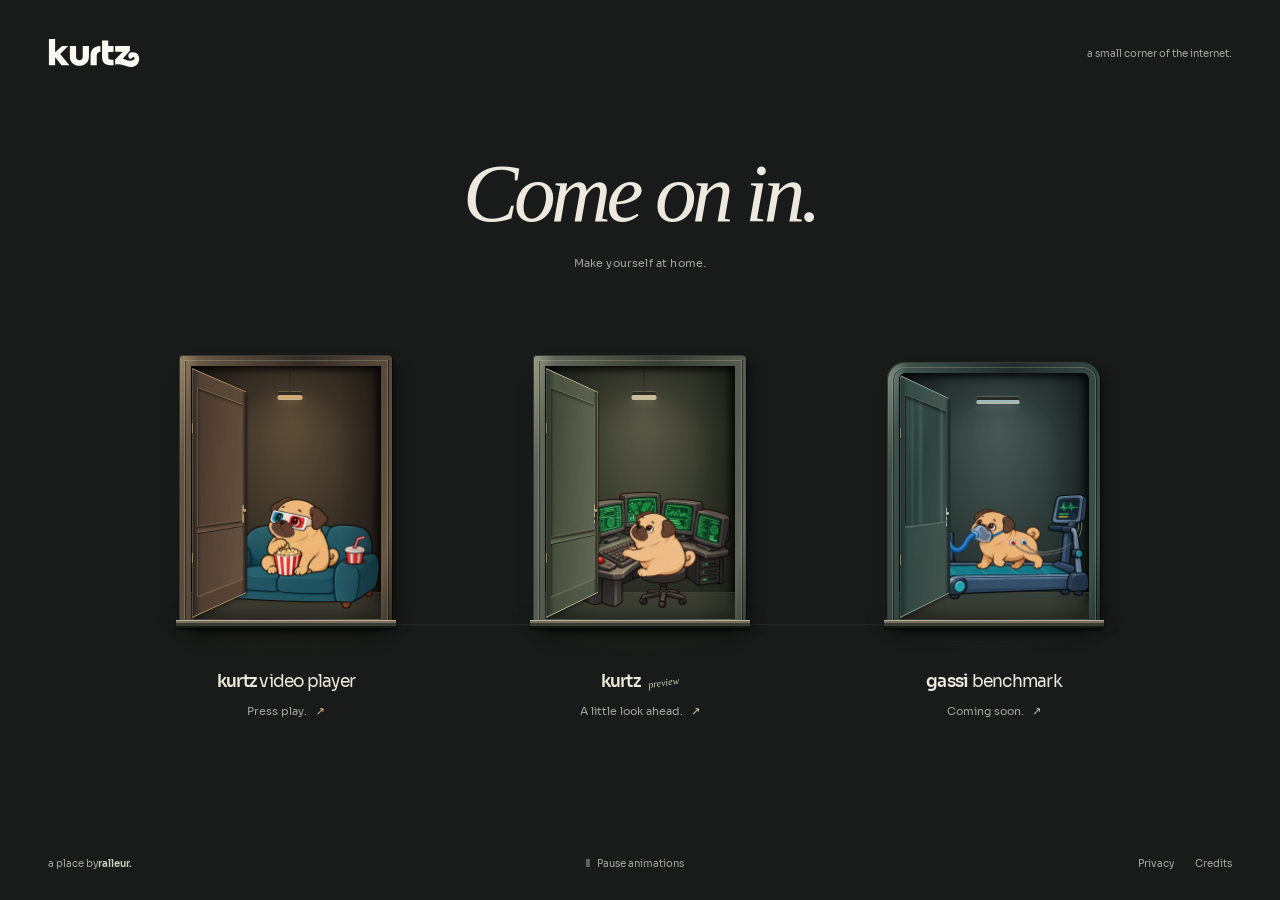
==== docs/index.html @ 4f011bf1 "Publish kurtz website: landing, player, product story and coming soon AI-assisted preparation. Stati" ====
<!doctype html>
<html lang="en">
<head>
  <meta charset="utf-8">
  <meta name="viewport" content="width=device-width, initial-scale=1">
  <meta name="color-scheme" content="dark">
  <meta name="theme-color" content="#181b19">
  <title>kurtz — Come on in.</title>
  <meta name="description" content="A place to press play, a peek at what's next, and a little lab for local AI. Come on in.">
  <link rel="icon" href="assets/kurtz-icon.png">
  <link rel="canonical" href="https://kurtz.app/">
  <link rel="stylesheet" href="portal.css">
  <script defer src="family.js"></script>
</head>
<body>
<a class="skip" href="#main">Skip to content</a>
<header class="foyer-header">
  <img src="assets/kurtz-wordmark-dark.svg" width="400" height="128" alt="kurtz">
  <span class="header-note">a small corner of the internet.</span>
</header>
<main id="main" class="foyer">
  <div class="invitation"><h1>Come on in.</h1><p>Make yourself at home.</p></div>
  <nav class="doors" aria-label="Explore the kurtz universe">
    <a class="destination cinema" href="player/" aria-labelledby="player-name player-note">
      <div class="room" aria-hidden="true">
        <div class="doorway">
          <div class="interior"><span class="lamp"></span><img class="kurt-scene" src="assets/kurt/cinema-poster.webp" data-animated-src="assets/kurt/cinema.webp" data-duration="6000" width="768" height="512" alt="" decoding="async"></div>
          <span class="door-leaf"><span class="door-panel"></span><span class="door-hinges"></span><span class="handle"></span></span>
        </div>
        <span class="floor-light"></span>
      </div>
      <div class="door-label"><h2 id="player-name">kurtz <span>video player</span></h2><p id="player-note">Press play. <span aria-hidden="true">↗</span></p></div>
    </a>
    <a class="destination studio" href="preview/" aria-labelledby="preview-name preview-note">
      <div class="room" aria-hidden="true">
        <div class="doorway">
          <div class="interior"><span class="lamp"></span><img class="kurt-scene" src="assets/kurt/operator-poster.webp" data-animated-src="assets/kurt/operator.webp" data-duration="4167" width="768" height="512" alt="" decoding="async"></div>
          <span class="door-leaf"><span class="door-panel"></span><span class="door-hinges"></span><span class="handle"></span></span>
        </div>
        <span class="floor-light"></span>
      </div>
      <div class="door-label"><h2 id="preview-name">kurtz <span class="preview-mark">preview</span></h2><p id="preview-note">A little look ahead. <span aria-hidden="true">↗</span></p></div>
    </a>
    <a class="destination lab" href="gassi/" aria-labelledby="gassi-name gassi-note">
      <div class="room" aria-hidden="true">
        <div class="doorway">
          <div class="interior"><span class="lamp"></span><img class="kurt-scene" src="assets/kurt/benchmark-poster.webp" data-animated-src="assets/kurt/benchmark.webp" data-duration="2000" width="768" height="512" alt="" decoding="async"></div>
          <span class="door-leaf"><span class="door-panel"></span><span class="door-hinges"></span><span class="handle"></span></span>
        </div>
        <span class="floor-light"></span>
      </div>
      <div class="door-label"><h2 id="gassi-name">gassi <span>benchmark</span></h2><p id="gassi-note">Coming soon. <span aria-hidden="true">↗</span></p></div>
    </a>
  </nav>
</main>
<footer class="foyer-footer">
  <a class="byline" href="https://www.youtube.com/@ralleurapps">a place by <strong>ralleur.</strong></a>
  <button class="motion-toggle" type="button" data-motion-toggle hidden><span aria-hidden="true">Ⅱ</span><span data-motion-label>Pause animations</span></button>
  <nav aria-label="More links"><a href="privacy.html">Privacy</a><a href="credits.html#kurt">Credits</a></nav>
</footer>
</body>
</html>
---- docs/portal.css ----
@font-face{font-family:Sora;src:url(assets/fonts/Sora-Regular.woff2) format('woff2');font-weight:400;font-display:swap}
@font-face{font-family:Sora;src:url(assets/fonts/Sora-SemiBold.woff2) format('woff2');font-weight:600;font-display:swap}

:root{color-scheme:dark;--night:#181b19;--text:#eee9de;--muted:#a4aaa0;--rule:#343b34}
*{box-sizing:border-box}
body{margin:0;min-height:100svh;display:flex;flex-direction:column;background:var(--night);color:var(--text);font:400 13px/1.5 Sora,system-ui,sans-serif}
a{color:inherit;text-decoration:none}
button{font:inherit}
a:focus-visible,button:focus-visible{outline:2px solid #e9cf99;outline-offset:7px}
.foyer-header,.foyer-footer{width:calc(100% - 96px);max-width:1440px;margin-inline:auto;display:flex;align-items:center;justify-content:space-between}
.foyer-header{height:106px;flex-shrink:0}
.foyer-header>img{width:92px;height:auto}
.header-note{color:var(--muted);font-size:10px}
.foyer{width:100%;max-width:1260px;margin:auto;flex:1;display:flex;flex-direction:column;justify-content:center;padding:30px 44px 65px}
.invitation{text-align:center;margin-bottom:38px}
h1{margin:0;font:italic 400 clamp(62px,6.5vw,90px)/1.12 Georgia,'Times New Roman',serif;letter-spacing:-.055em}
.invitation>p{font-size:11px;color:var(--muted);margin:14px 0 0;letter-spacing:.015em}
.doors{display:grid;grid-template-columns:1fr 1fr 1fr;gap:12px;position:relative;max-width:1050px;width:100%;margin:0 auto}
.doors::before{content:'';position:absolute;top:305px;left:2%;right:2%;height:1px;background:linear-gradient(90deg,transparent,#abb29e17 15%,#abb29e17 85%,transparent);pointer-events:none}

/* A moulded outer casing, a dark reveal, and a separate hinged leaf.
   Every radius follows the same opening; perspective is anchored at the hinge. */
.destination{
  --light:#e8bd83;
  --wood-low:#29231d;
  --wood:#514032;
  --wood-high:#6c5440;
  --edge:#ad9065;
  --frame-low:#342d25;
  --frame:#665643;
  --frame-high:#9c8868;
  --room:#302921;
  --opening-angle:68deg;
  position:relative;display:block;border-radius:3px;isolation:isolate;
}
.room{height:330px;position:relative}
.room::before{content:'';position:absolute;bottom:5px;left:50%;width:260px;height:45px;transform:translateX(-50%);border-radius:50%;background:radial-gradient(ellipse,#0008,transparent 68%);filter:blur(6px);pointer-events:none}
.doorway{
  --curve:3px;
  position:absolute;bottom:26px;left:50%;width:212px;height:267px;
  transform:translateX(-50%);perspective:720px;perspective-origin:0 50%;
  border-radius:var(--curve) var(--curve) 0 0;
  background:linear-gradient(100deg,var(--frame-high),var(--frame) 8%,var(--frame-low) 49%,var(--frame) 93%,var(--frame-low));
  box-shadow:-1px -1px 0 #ddd4bd2b,1px 1px 0 #050806,3px 3px 0 #101410,7px 6px 12px #0005,0 17px 18px -11px #000c;
}
.doorway::before{
  content:'';position:absolute;inset:4px 4px 0;
  border:1px solid #e5dfbf38;border-bottom:0;border-radius:max(0px,calc(var(--curve) - 4px)) max(0px,calc(var(--curve) - 4px)) 0 0;
  box-shadow:inset 1px 0 0 #0007,1px 0 0 #0008;pointer-events:none;
}
.doorway::after{
  content:'';position:absolute;z-index:4;bottom:-5px;left:-4px;right:-4px;height:8px;
  background:linear-gradient(#bbb09a 0 1px,#776e5d 1px 3px,#393c32 3px 6px,#141813 6px);
  box-shadow:0 2px 2px #0009;
}
.interior{
  position:absolute;inset:10px 11px 4px;overflow:hidden;
  border-radius:max(0px,calc(var(--curve) - 10px)) max(0px,calc(var(--curve) - 10px)) 0 0;
  background:radial-gradient(ellipse at 53% 22%,color-mix(in srgb,var(--light) 17%,var(--room)),var(--room) 65%);
  box-shadow:inset 8px 0 10px #000a,inset -5px 0 7px #0009,inset 0 4px 10px #0008;
}
.interior::before{content:'';position:absolute;bottom:0;left:0;right:0;height:26px;background:linear-gradient(#64645245,#36392e);border-top:1px solid #a6a68b16;box-shadow:0 -6px 18px #0002}
.interior::after{content:'';position:absolute;inset:0;pointer-events:none;background:linear-gradient(90deg,#0004,transparent 27%,transparent 78%,#0004),linear-gradient(#0003,transparent 26%,transparent 95%,#0003)}
.kurt-scene{display:block;position:absolute;bottom:6px;left:53%;width:190px;max-width:100%;height:auto;transform:translateX(-50%);opacity:.94;transition:opacity .45s}
.lamp{position:absolute;z-index:1;top:29px;left:52%;width:25px;height:4px;transform:translateX(-50%);border-radius:4px;background:var(--light);box-shadow:0 -3px 0 #24241c,0 -4px 0 #b5aa7e55,0 1px 0 #ffefcbcc,0 3px 8px color-mix(in srgb,var(--light) 35%,transparent);opacity:.85;transition:opacity .45s}
.lamp::before{content:'';position:absolute;width:1px;height:29px;bottom:7px;left:50%;background:linear-gradient(#090d0a,#38392c)}
.lamp::after{content:'';position:absolute;top:0;left:50%;width:150px;height:185px;transform:translateX(-50%);border-radius:50%;background:radial-gradient(ellipse at 50% 12%,color-mix(in srgb,var(--light) 12%,transparent),transparent 67%);filter:blur(7px);pointer-events:none}
.door-leaf{
  position:absolute;inset:12px 12px 5px;z-index:3;
  transform-origin:0 50%;transform:rotateY(var(--opening-angle));
  border-radius:max(1px,calc(var(--curve) - 12px)) max(1px,calc(var(--curve) - 12px)) 0 0;
  background:linear-gradient(100deg,#ffffff0a,transparent 20%,#0003 95%),repeating-linear-gradient(92deg,#ffffff03 0 1px,transparent 1px 7px),linear-gradient(90deg,var(--wood-low),var(--wood) 14%,var(--wood-high) 90%,var(--wood-low));
  box-shadow:inset 0 0 0 1px var(--edge),inset 2px 1px 1px #fff2,inset -3px 0 0 #0005,3px 0 0 var(--wood-low),5px 2px 6px #0006;
  transition:transform .8s cubic-bezier(.18,.65,.2,1);
}
.door-leaf::after{content:'';position:absolute;top:1px;bottom:1px;right:1px;width:2px;background:linear-gradient(#cbb48377,#64503c,#cbb48333);border-radius:inherit}
.door-panel{position:absolute;inset:17px 15px 19px;border:1px solid #c8b5933b;border-radius:max(0px,calc(var(--curve) - 30px)) max(0px,calc(var(--curve) - 30px)) 0 0;background:linear-gradient(120deg,#0002,transparent 40%,#fff1);box-shadow:inset 2px 2px 3px #0006,1px 1px 0 #f5e0b327}
.door-panel::after{content:'';position:absolute;left:-1px;right:-1px;bottom:30%;height:7px;background:linear-gradient(#baa27b55,#241f19 1px,var(--wood) 3px,var(--wood-high) 6px);box-shadow:0 1px 0 #0008,0 -1px 0 #e4d7b31a}
.door-hinges{position:absolute;top:22%;bottom:22%;left:0;width:4px}
.door-hinges::before,.door-hinges::after{content:'';position:absolute;left:-1px;width:4px;height:10px;border-radius:1px;background:linear-gradient(90deg,#665235,#bca776 45%,#4b3e29);box-shadow:1px 0 2px #0009}
.door-hinges::before{top:0}.door-hinges::after{bottom:0}
.handle{position:absolute;right:11px;top:56%;width:6px;height:23px;border-radius:3px;background:linear-gradient(90deg,#665135,#d1bc88 40%,#8c754a);box-shadow:1px 1px 3px #0009,inset 0 0 0 1px #ffe3ac33}
.handle::before{content:'';position:absolute;bottom:4px;left:2px;width:2px;height:4px;border-radius:2px;background:#332a1b}
.handle::after{content:'';position:absolute;left:2px;top:6px;width:14px;height:3px;border-radius:2px;background:linear-gradient(#ecdbad,#907342);box-shadow:0 2px 2px #0008}
.floor-light{position:absolute;z-index:-1;bottom:-6px;left:50%;width:242px;height:38px;transform:translateX(-50%);background:radial-gradient(ellipse at 50% 0,color-mix(in srgb,var(--light) 16%,transparent),transparent 70%);filter:blur(4px);opacity:.65;transition:opacity .8s;pointer-events:none}

/* The studio shares the cinema geometry at every breakpoint. Its former
   arched leaf protruded above the frame when opened. Materials distinguish the rooms. */
.studio{--light:#e0d6ad;--wood-low:#252c22;--wood:#48503e;--wood-high:#68705a;--edge:#b8b391;--frame-low:#373c32;--frame:#62665a;--frame-high:#9b9c83;--room:#2c3025;--opening-angle:69deg}

.studio .kurt-scene{left:50%}
.studio .door-panel::after{bottom:25%}
.lab{--light:#b4d1d0;--wood-low:#1d2c2a;--wood:#324a44;--wood-high:#50635b;--edge:#8da29a;--frame-low:#202e2b;--frame:#3d514b;--frame-high:#80948a;--room:#25322f;--opening-angle:70deg}
.lab .doorway{--curve:17px;width:212px;height:260px}
.lab .door-panel{inset:17px 15px 37%;border-radius:4px;background:linear-gradient(135deg,#d9e8df0f,transparent 45%,#a2c6b612),repeating-linear-gradient(90deg,#bdcec90d 0 1px,#0e25244d 1px 4px);border-color:#b8cbc526;box-shadow:inset 3px 2px 4px #0009,1px 1px 0 #c8d8d333}
.lab .door-panel::after{display:none}
.lab .lamp{top:27px;width:43px;height:3px;border-radius:2px}
.lab .lamp::before{display:none}
.lab .handle{background:linear-gradient(90deg,#3c514c,#c3d0c9 45%,#6c8177)}
.lab .handle::after{background:linear-gradient(#e6ede7,#7c9087)}

.door-label{text-align:center;margin-top:22px;padding:0 5px}
h2{font-size:17px;font-weight:600;line-height:1.3;letter-spacing:-.045em;margin:0}
h2>span{font-weight:400}
.door-label p{margin:10px 0 0;color:var(--muted);font-size:11px;line-height:1.5}
.door-label p>span{display:inline-block;color:var(--light);margin-left:5px;transition:transform .3s}
.preview-mark{display:inline-block;vertical-align:middle;margin-left:5px;color:#c6d0af;font-size:10px;letter-spacing:0;font-family:Georgia,'Times New Roman',serif;font-style:italic;transform:rotate(-8deg)}
.destination:is(:hover,:focus-visible) .door-leaf{transform:rotateY(85deg)}
.destination:is(:hover,:focus-visible) .kurt-scene{opacity:1}
.destination:is(:hover,:focus-visible) .lamp,.destination:is(:hover,:focus-visible) .floor-light{opacity:1}
.destination:is(:hover,:focus-visible) .door-label p>span{transform:translate(2px,-2px)}
.foyer-footer{min-height:74px;gap:20px;padding-block:15px;color:var(--muted);font-size:10px}
.byline strong{font-weight:600;color:#cdcfc3}
.foyer-footer nav{display:flex;gap:21px}.foyer-footer a{min-height:40px;display:inline-flex;align-items:center}
.foyer-footer a:hover{color:var(--text)}
.motion-toggle{display:flex;align-items:center;gap:7px;min-height:40px;border:0;padding:8px 12px;background:transparent;color:var(--muted);font-size:10px;cursor:pointer}
.motion-toggle:hover{color:var(--text)}
.motion-toggle[hidden]{display:none}
.skip{position:fixed;left:20px;top:-100px;padding:12px;background:#e9cf99;color:#181b19;z-index:100}
.skip:focus{top:12px}

@media(min-height:900px) and (min-width:761px){.foyer{padding-bottom:95px}.invitation{margin-bottom:48px}}
@media(max-width:950px){.foyer-header,.foyer-footer{width:calc(100% - 56px)}.foyer{padding:30px 25px 50px}.doors{gap:5px}.doorway{width:184px}.lab .doorway{width:184px}.kurt-scene{width:175px}h2{font-size:15px}}
@media(max-width:650px){
  .foyer-header,.foyer-footer{width:calc(100% - 40px)}
  .foyer-header{height:68px}.foyer-header>img{width:76px}.header-note{font-size:8px}
  .foyer{padding:12px 20px 24px}.invitation{margin-bottom:20px}h1{font-size:54px}.invitation>p{font-size:10px;margin-top:10px}
  .doors{grid-template-columns:1fr;gap:12px;max-width:390px}.doors::before{display:none}
  .destination{display:grid;grid-template-columns:1fr 1fr;align-items:center;gap:15px;min-height:160px}
  .room{height:160px;grid-column:1}.room::before{width:156px;height:24px;bottom:0}
  .doorway{width:119px;height:141px;bottom:16px;--curve:2px;perspective:460px;box-shadow:-1px -1px 0 #ddd4bd26,1px 1px 0 #050806,2px 2px 0 #101410,5px 4px 9px #0005}
  .doorway::before{inset:3px 3px 0}.doorway::after{left:-3px;right:-3px;height:5px;bottom:-3px;background:linear-gradient(#b1a68c 0 1px,#5b5b4b 1px 3px,#171b14 3px)}
  .interior{inset:7px 7px 3px;border-radius:max(0px,calc(var(--curve) - 7px)) max(0px,calc(var(--curve) - 7px)) 0 0;box-shadow:inset 5px 0 6px #0009,inset -3px 0 5px #0007,inset 0 3px 6px #0008}.interior::before{height:17px}
  .door-leaf{inset:8px 8px 4px;border-radius:max(0px,calc(var(--curve) - 8px)) max(0px,calc(var(--curve) - 8px)) 0 0;box-shadow:inset 0 0 0 1px var(--edge),inset 1px 1px 1px #fff2,inset -2px 0 0 #0005,2px 0 0 var(--wood-low),3px 2px 4px #0006}
  .door-panel{inset:10px 9px 12px;border-radius:max(0px,calc(var(--curve) - 18px)) max(0px,calc(var(--curve) - 18px)) 0 0}.door-panel::after{height:5px}
  .kurt-scene{width:108px;bottom:4px}.lamp{top:16px;width:17px;height:3px}.lamp::before{height:16px}.lamp::after{width:96px;height:110px;filter:blur(4px)}

  .lab .doorway{width:119px;height:139px;--curve:10px}.lab .lamp{top:16px;width:29px;height:2px}.lab .door-panel{inset:10px 9px 37%;border-radius:3px}
  .handle{right:7px;width:4px;height:15px}.handle::after{top:4px;width:8px;height:2px;left:1px}.handle::before{bottom:3px;left:1px;height:3px;width:1px}
  .door-hinges{width:3px}.door-hinges::before,.door-hinges::after{width:3px;height:6px}
  .floor-light{width:155px;height:26px;bottom:-4px;filter:blur(3px)}
  .door-label{grid-column:2;grid-row:1;text-align:left;margin-top:8px;padding:0}.door-label h2{font-size:18px;line-height:1.25}.door-label h2>span:not(.preview-mark){display:block}.door-label p{font-size:11px;max-width:16ch;margin-top:12px}.door-label p>span{margin-left:2px}.preview-mark{display:block;margin:8px 0 0;font-size:13px;transform:rotate(-6deg);transform-origin:left}
  .studio{grid-template-columns:1fr 1fr}.studio .room{grid-column:2}.studio .door-label{grid-column:1;text-align:right;padding-right:5px}.studio .preview-mark{transform-origin:right}.studio .door-label p{margin-left:auto}
  .foyer-footer{flex-wrap:wrap;gap:2px 18px;padding-block:12px 22px;min-height:70px}.foyer-footer nav{margin-left:auto;gap:17px}.motion-toggle{order:3;justify-content:center;width:100%;padding-bottom:0;min-height:32px}
}
@media(max-width:350px){.header-note{display:none}.doorway{width:109px}.lab .doorway{width:109px}.door-label h2{font-size:17px}.destination{gap:10px}}
@media(prefers-reduced-motion:reduce){*,*::before,*::after{transition:none!important}.destination:is(:hover,:focus-visible) .door-leaf{transform:rotateY(var(--opening-angle))}}
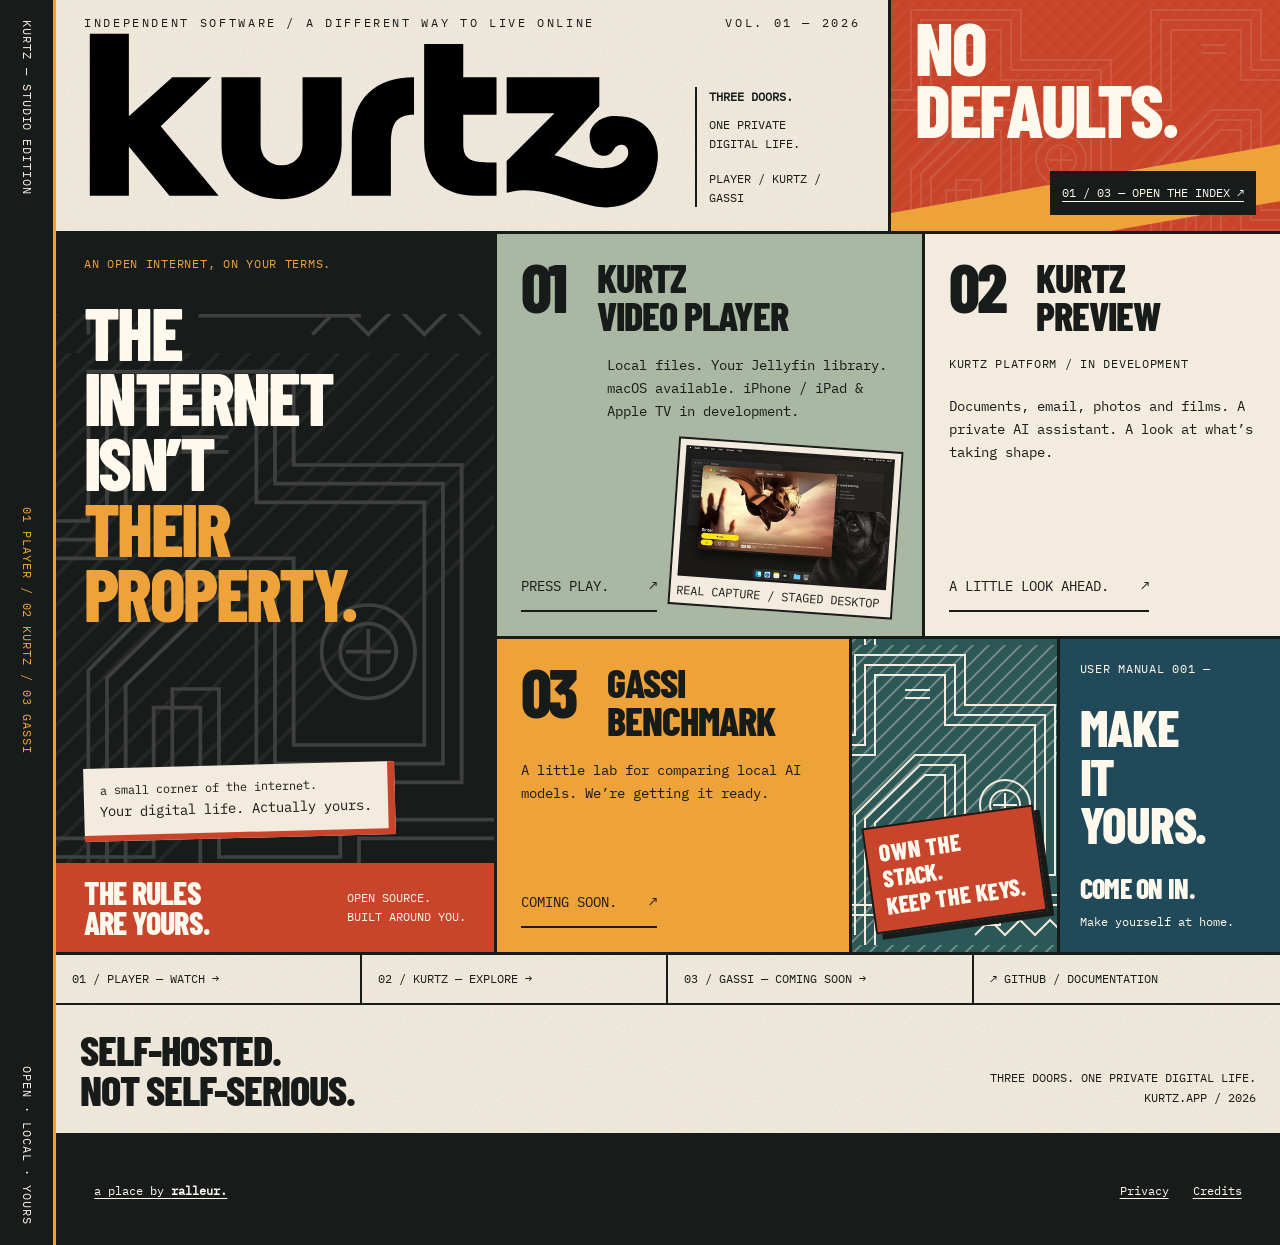
==== commit 25f983d5: "Adopt the kurtz editorial reference design across the website (AI-assisted) Apply the owner's kurtz " ====
--- a/docs/index.html
+++ b/docs/index.html
@@ -3,60 +3,59 @@
 <head>
   <meta charset="utf-8">
   <meta name="viewport" content="width=device-width, initial-scale=1">
-  <meta name="color-scheme" content="dark">
-  <meta name="theme-color" content="#181b19">
+  <meta name="color-scheme" content="light">
+  <meta name="theme-color" content="#f3ebdd">
   <title>kurtz — Come on in.</title>
   <meta name="description" content="A place to press play, a peek at what's next, and a little lab for local AI. Come on in.">
   <link rel="icon" href="assets/kurtz-icon.png">
   <link rel="canonical" href="https://kurtz.app/">
-  <link rel="stylesheet" href="portal.css">
   <script defer src="family.js"></script>
+  <link rel="stylesheet" href="reference.css?v=20261028-editorial-v2">
 </head>
-<body>
+<body class="index-page">
 <a class="skip" href="#main">Skip to content</a>
+<aside class="edition-rail" aria-label="Studio edition"><span>KURTZ — STUDIO EDITION</span><span>01 PLAYER / 02 KURTZ / 03 GASSI</span><span>OPEN · LOCAL · YOURS</span></aside>
 <header class="foyer-header">
-  <img src="assets/kurtz-wordmark-dark.svg" width="400" height="128" alt="kurtz">
-  <span class="header-note">a small corner of the internet.</span>
+  <div class="masthead">
+    <p class="issue-line"><span>INDEPENDENT SOFTWARE / A DIFFERENT WAY TO LIVE ONLINE</span><span>VOL. 01 — 2026</span></p>
+    <div class="masthead-main"><img src="assets/kurtz-wordmark-dark.svg" width="400" height="128" alt="kurtz"><p class="three-doors"><strong>THREE DOORS.</strong><br>ONE PRIVATE<br>DIGITAL LIFE.<small>PLAYER / KURTZ / GASSI</small></p></div>
+  </div>
+  <div class="no-defaults"><p>NO <br>DEFAULTS.</p><a href="#index">01 / 03 — OPEN THE INDEX ↗</a></div>
 </header>
-<main id="main" class="foyer">
-  <div class="invitation"><h1>Come on in.</h1><p>Make yourself at home.</p></div>
-  <nav class="doors" aria-label="Explore the kurtz universe">
-    <a class="destination cinema" href="player/" aria-labelledby="player-name player-note">
-      <div class="room" aria-hidden="true">
-        <div class="doorway">
-          <div class="interior"><span class="lamp"></span><img class="kurt-scene" src="assets/kurt/cinema-poster.webp" data-animated-src="assets/kurt/cinema.webp" data-duration="6000" width="768" height="512" alt="" decoding="async"></div>
-          <span class="door-leaf"><span class="door-panel"></span><span class="door-hinges"></span><span class="handle"></span></span>
-        </div>
-        <span class="floor-light"></span>
-      </div>
-      <div class="door-label"><h2 id="player-name">kurtz <span>video player</span></h2><p id="player-note">Press play. <span aria-hidden="true">↗</span></p></div>
-    </a>
-    <a class="destination studio" href="preview/" aria-labelledby="preview-name preview-note">
-      <div class="room" aria-hidden="true">
-        <div class="doorway">
-          <div class="interior"><span class="lamp"></span><img class="kurt-scene" src="assets/kurt/operator-poster.webp" data-animated-src="assets/kurt/operator.webp" data-duration="4167" width="768" height="512" alt="" decoding="async"></div>
-          <span class="door-leaf"><span class="door-panel"></span><span class="door-hinges"></span><span class="handle"></span></span>
-        </div>
-        <span class="floor-light"></span>
-      </div>
-      <div class="door-label"><h2 id="preview-name">kurtz <span class="preview-mark">preview</span></h2><p id="preview-note">A little look ahead. <span aria-hidden="true">↗</span></p></div>
-    </a>
-    <a class="destination lab" href="gassi/" aria-labelledby="gassi-name gassi-note">
-      <div class="room" aria-hidden="true">
-        <div class="doorway">
-          <div class="interior"><span class="lamp"></span><img class="kurt-scene" src="assets/kurt/benchmark-poster.webp" data-animated-src="assets/kurt/benchmark.webp" data-duration="2000" width="768" height="512" alt="" decoding="async"></div>
-          <span class="door-leaf"><span class="door-panel"></span><span class="door-hinges"></span><span class="handle"></span></span>
-        </div>
-        <span class="floor-light"></span>
-      </div>
-      <div class="door-label"><h2 id="gassi-name">gassi <span>benchmark</span></h2><p id="gassi-note">Coming soon. <span aria-hidden="true">↗</span></p></div>
-    </a>
-  </nav>
+<main tabindex="-1" id="main" class="foyer">
+  <section class="doors" id="index" aria-label="Explore the kurtz universe">
+    <section class="manifesto" aria-labelledby="manifesto-title">
+      <p class="eyebrow">AN OPEN INTERNET, ON YOUR TERMS.</p>
+      <h1 id="manifesto-title">THE <br>INTERNET <br>ISN’T <br><span>THEIR <br>PROPERTY.</span></h1>
+      <div class="paper-card"><span class="header-note">a small corner of the internet.</span><p>Your digital life. Actually yours.</p></div>
+      <div class="rules-strip"><h2>THE RULES<br>ARE YOURS.</h2><p>OPEN SOURCE.<br>BUILT AROUND YOU.</p></div>
+    </section>
+    <article class="destination cinema">
+      <div class="door-heading"><span class="door-number" aria-hidden="true">01</span><h2 id="player-name">kurtz <span>video player</span></h2></div>
+      <p class="door-description">Local files. Your Jellyfin library.<br>macOS available. iPhone / iPad &amp; Apple TV in development.</p>
+      <div class="cinema-proof"><a class="door-label" href="player/" aria-labelledby="player-name player-note"><p id="player-note">Press play. <span aria-hidden="true">↗</span></p></a>
+      <figure class="index-capture"><img src="assets/desktop-library-384.webp" width="384" height="240" alt="Real kurtz Jellyfin library capture on a staged Mac desktop."><figcaption>REAL CAPTURE / STAGED DESKTOP</figcaption></figure></div>
+    </article>
+    <article class="destination studio">
+      <div class="door-heading"><span class="door-number" aria-hidden="true">02</span><h2 id="preview-name">kurtz <span class="preview-mark">preview</span></h2></div>
+      <p class="eyebrow">KURTZ PLATFORM / IN DEVELOPMENT</p>
+      <p class="door-description">Documents, email, photos and films. A private AI assistant. A look at what’s taking shape.</p>
+      <a class="door-label" href="preview/" aria-labelledby="preview-name preview-note"><p id="preview-note">A little look ahead. <span aria-hidden="true">↗</span></p></a>
+    </article>
+    <article class="destination lab">
+      <div class="door-heading"><span class="door-number" aria-hidden="true">03</span><h2 id="gassi-name">gassi <span>benchmark</span></h2></div>
+      <p class="door-description">A little lab for comparing local AI models. We’re getting it ready.</p>
+      <a class="door-label" href="gassi/" aria-labelledby="gassi-name gassi-note"><p id="gassi-note">Coming soon. <span aria-hidden="true">↗</span></p></a>
+    </article>
+    <div class="stack-panel"><p class="sticker">OWN THE STACK.<br>KEEP THE KEYS.</p></div>
+    <section class="invitation"><p class="eyebrow">USER MANUAL 001 —</p><h2>MAKE <br>IT <br>YOURS.</h2><div><h3>Come on in.</h3><p>Make yourself at home.</p></div></section>
+  </section>
+  <nav class="index-bar" aria-label="Product index"><a href="player/">01 / PLAYER — WATCH →</a><a href="preview/">02 / KURTZ — EXPLORE →</a><a href="gassi/">03 / GASSI — COMING SOON →</a><a href="https://github.com/ralleur/kurtz">↗ GITHUB / DOCUMENTATION</a></nav>
+  <div class="closing-line"><p>SELF-HOSTED.<br>NOT SELF-SERIOUS.</p><p>THREE DOORS. ONE PRIVATE DIGITAL LIFE.<br>KURTZ.APP / 2026</p></div>
 </main>
 <footer class="foyer-footer">
   <a class="byline" href="https://www.youtube.com/@ralleurapps">a place by <strong>ralleur.</strong></a>
-  <button class="motion-toggle" type="button" data-motion-toggle hidden><span aria-hidden="true">Ⅱ</span><span data-motion-label>Pause animations</span></button>
-  <nav aria-label="More links"><a href="privacy.html">Privacy</a><a href="credits.html#kurt">Credits</a></nav>
+  <nav aria-label="More links"><a href="privacy.html">Privacy</a><a href="credits.html">Credits</a></nav>
 </footer>
 </body>
 </html>
--- a/docs/reference.css
+++ b/docs/reference.css
@@ -0,0 +1,554 @@
+/* KURTZ Reference Design System 1.0.0-reference / ralleur / 2026-10-28.
+   Editorial Reference v2. Source and rights: README.md.
+   Single active stylesheet for all public pages. Legacy sheets are retired. */
+@font-face{font-family:'Barlow Condensed';src:url(assets/fonts/BarlowCondensed-800.ttf) format('truetype');font-style:normal;font-weight:800;font-display:swap}
+@font-face{font-family:'IBM Plex Mono';src:url(assets/fonts/IBMPlexMono-400.ttf) format('truetype');font-style:normal;font-weight:400;font-display:swap}
+:root{
+  color-scheme:light;
+  --k-color-paper:#f3ebdd;--k-color-ink:#171b1a;--k-color-cream:#fff8ed;
+  --k-color-rust:#c8442b;--k-color-tangerine:#eea23a;--k-color-sage:#aab7a2;
+  --k-color-teal:#2b5756;--k-color-blue:#204a59;--k-color-focus:#0065ff;
+  --k-font-display:'Barlow Condensed',sans-serif;
+  --k-font-body:'IBM Plex Mono',monospace;
+  --k-font-mono:'IBM Plex Mono',monospace;
+  --k-space-1:.25rem;--k-space-2:.5rem;--k-space-3:.75rem;--k-space-4:1rem;
+  --k-space-6:1.5rem;--k-space-8:2rem;--k-space-12:3rem;--k-space-16:4rem;
+  --k-space-24:6rem;--k-space-32:8rem;
+  --k-gutter:clamp(1rem,3vw,3rem);--k-max:120rem;
+  --k-rule:2px solid var(--k-color-ink);--k-rule-heavy:4px solid var(--k-color-ink);
+  --k-duration-fast:160ms;--k-duration-normal:260ms;--k-duration-slow:520ms;
+  --k-ease-standard:cubic-bezier(.2,.7,.2,1);
+}
+*,*::before,*::after{box-sizing:border-box}
+html{scroll-behavior:auto;scroll-padding-top:2rem}
+body{margin:0 auto;max-width:var(--k-max);background:var(--k-color-paper);color:var(--k-color-ink);font:400 1rem/1.65 var(--k-font-body)}
+img{display:block;max-width:100%;height:auto}
+figure,dl,dd,h1,h2,h3,p,blockquote{margin:0}
+:is(h1,h2,h3,p,dd,blockquote,summary,figcaption,a,button){overflow-wrap:anywhere}
+:is(h1,h2,h3){font-family:var(--k-font-display);font-weight:800;line-height:.95;letter-spacing:-.025em;text-wrap:balance;text-transform:uppercase}
+h1{font-size:clamp(4.5rem,11vw,12rem);line-height:.85;letter-spacing:-.035em}
+h2{font-size:clamp(3rem,6vw,6.5rem)}
+h3{font-size:clamp(2rem,3vw,3rem);line-height:1.02}
+a{color:inherit;text-underline-offset:.25em;text-decoration-thickness:1px}
+a:hover{text-decoration-thickness:2px}
+button{font:inherit;color:inherit;cursor:pointer}
+:is(button,a,summary){-webkit-tap-highlight-color:transparent}
+:focus-visible{outline:3px solid var(--k-color-focus);outline-offset:4px}
+main:focus{outline:none}
+[hidden]{display:none!important}
+.wrap,.shell{width:calc(100% - 2 * var(--k-gutter));max-width:90rem;margin-inline:auto}
+:is(.wrap,.shell)>*,:is(.hero-head,.section-heading,.ways-grid,.comfort,.foundation-grid,.mac-download,.upcoming-platforms,.question-story,.together,.more-intro,.ownership-inner,.preview-notes)>*{min-width:0}
+.section-space{padding-block:var(--k-space-24)}
+.skip{position:fixed;top:1rem;left:1rem;z-index:100;background:var(--k-color-cream);color:var(--k-color-ink);padding:1rem;max-width:calc(100% - 2rem)}
+.skip:not(:focus){clip-path:inset(50%);width:1px;height:1px;padding:0;overflow:hidden;white-space:nowrap}
+.skip:focus{top:1rem}
+/* Complete canonical mark, external product labels. */
+.nav,.foyer-header{display:flex;flex-wrap:wrap;align-items:center;gap:1.5rem 2rem;width:100%;max-width:none;margin:0;min-height:7rem;padding:1.5rem var(--k-gutter);border-bottom:var(--k-rule)}
+.brand{display:inline-flex;flex-shrink:0;margin-right:auto}
+.brand img,.wordmark{width:8rem;min-width:88px}
+.nav nav{display:flex;flex-wrap:wrap;align-items:center;gap:.5rem 2rem}
+.nav :is(nav a,.nav-cta,.publisher){display:inline-flex;align-items:center;gap:.35rem;min-height:48px;font:400 .75rem/1.5 var(--k-font-mono);text-decoration:none}
+.nav [aria-current=page]{text-decoration:underline;text-decoration-thickness:3px}
+.nav-cta{border-bottom:2px solid currentColor}
+.publisher{border-left:1px solid currentColor;padding-left:1.5rem}
+.tiny{display:inline-block;border:1px solid currentColor;font:400 .75rem/1.4 var(--k-font-mono);padding:.25rem}
+.nav,.foyer-header{background:var(--k-color-ink);color:var(--k-color-cream)}
+/* Rectangular actions; print elements use hard offsets only. */
+.button,.action,.pill.dark{display:inline-flex;align-items:center;justify-content:space-between;gap:2rem;min-height:48px;max-width:100%;border:2px solid var(--k-color-rust);padding:.875rem 1.25rem;background:var(--k-color-rust);color:var(--k-color-cream);font:400 .875rem/1.5 var(--k-font-mono);text-decoration:none;text-transform:uppercase}
+:is(.button,.action,.pill.dark):hover{background:var(--k-color-ink);border-color:var(--k-color-ink);text-decoration:underline}
+:is(.release-note,.detail,.comparison-note,figcaption,.footer-bottom,.eyebrow,.story-label,.more-note,.preview-notes,.player-note,.availability,.header-note){font:400 .75rem/1.7 var(--k-font-mono)}
+.eyebrow,.story-label,.header-note{letter-spacing:.06em;text-transform:uppercase}
+.eyebrow{display:flex;align-items:center;gap:.75rem}
+.text-link,.source-link{display:inline-flex;align-items:center;gap:1rem;min-height:44px;font-weight:600;text-decoration:underline}
+figcaption{border-top:1px solid currentColor;padding-top:.75rem;margin-top:.75rem;text-align:left}
+:is(.capture-link,.shot-link,.product-image){display:block;border:var(--k-rule)}
+.product-image img,.product-image picture{display:block;width:100%;height:auto}
+/* 01 / Index mosaic. Original artwork-free edition, round 3. */
+/* 01 / Player dossier: directive -> status -> actual capture. */
+.hero-head{display:grid;grid-template-columns:1.4fr 1fr;gap:var(--k-space-16);width:100%;max-width:none;padding:var(--k-space-24) var(--k-gutter);background:var(--k-color-sage);border-bottom:var(--k-rule-heavy);align-items:end}
+.hero-intro .intro{font-size:clamp(1.25rem,2vw,2rem);line-height:1.35;max-width:28ch}
+.actions{display:flex;flex-wrap:wrap;gap:1rem;align-items:center;margin-top:2rem}
+.release-note{margin-top:1rem}
+.cinema.wrap{padding-top:var(--k-space-12)}
+.stage{max-width:1152px;margin-inline:auto}
+.stage img{width:100%;aspect-ratio:1152/720;object-fit:contain}
+.capture-caption{display:flex;justify-content:space-between;gap:1rem}
+.stage-bottom{display:flex;align-items:start;flex-wrap:wrap;justify-content:space-between;gap:2rem;max-width:1152px;margin:2rem auto 0;padding-bottom:3rem;border-bottom:var(--k-rule)}
+.stage-copy h2{font-size:2.5rem}
+.stage-copy p{max-width:35ch;margin-top:1rem}
+.comparison-tools{max-width:100%}
+.state-switch{display:flex;flex-wrap:wrap;border:var(--k-rule)}
+.state-switch button{border:0;background:transparent;min-height:48px;padding:.75rem 1rem;font:400 .75rem/1.5 var(--k-font-mono)}
+.state-switch button[aria-pressed=true]{background:var(--k-color-ink);color:var(--k-color-cream)}
+.state-switch button::before{content:'';display:inline-block;width:.5rem;height:.5rem;border:1px solid currentColor;margin-right:.75rem}
+.state-switch button[aria-pressed=true]::before{background:currentColor}
+.comparison-note,.comparison-fallback{margin-top:1rem}
+.comparison-note a{display:inline-block;min-height:44px;padding-block:.5rem}
+.section-heading{display:grid;grid-template-columns:1.25fr 1fr;gap:var(--k-space-16);align-items:end;margin-bottom:3rem}
+.section-heading>p{max-width:48ch}
+.ways-grid{display:grid;grid-template-columns:1.2fr 1fr;gap:var(--k-space-12);align-items:start}
+.ways-grid article{border-top:var(--k-rule);padding-top:1.5rem}
+.way-copy{margin-bottom:2rem}
+.way-copy p{margin-top:1rem;max-width:48ch}
+.shot-link img{width:100%}
+.ways-note{max-width:94ch;margin-top:2rem}
+kbd{font:400 .875em/1.5 var(--k-font-mono);border:1px solid currentColor;padding:0 .3rem}
+.comfort{display:grid;grid-template-columns:1.4fr 1fr;gap:var(--k-space-16);border-top:var(--k-rule);align-items:start}
+.section-lead{font-size:1.5rem;margin-top:1.5rem}
+.comfort-list{margin-top:2rem;max-width:55ch}
+.comfort-list>div{padding-block:1.5rem;border-top:1px solid currentColor}
+.comfort-list dt{font-weight:700;margin-bottom:.5rem}
+.comfort-shot{max-width:420px;justify-self:end}
+.comfort-shot img{border:var(--k-rule)}
+.foundation{background:var(--k-color-blue);color:var(--k-color-cream);border-block:var(--k-rule-heavy)}
+:is(.foundation,.ownership) :focus-visible{outline-color:var(--k-color-cream)}
+.foundation-top{display:flex;justify-content:space-between;align-items:center;gap:2rem;margin-bottom:2rem}
+.foundation-top p{font:400 .75rem/1.7 var(--k-font-mono)}
+.foundation-top img{width:88px;background:var(--k-color-cream);padding:.5rem}
+.foundation h2{max-width:24ch}
+.foundation-grid{display:grid;grid-template-columns:1.2fr 1fr;gap:var(--k-space-16);margin-top:3rem}
+.foundation-grid p{max-width:55ch;margin-bottom:1.5rem}
+.free-copy>p:first-child{font-size:1.5rem;line-height:1.4}
+.origin{border-left:1px solid currentColor;padding-left:3rem}
+.origin h3{margin-bottom:1.5rem}
+.foundation-grid .affiliation{margin-top:1.5rem;margin-bottom:0}
+.mac-download,.upcoming-platforms{display:grid;grid-template-columns:1.2fr 1fr;gap:var(--k-space-16);padding-block:2.5rem;border-top:var(--k-rule)}
+.mac-download h3,.upcoming-platforms h3{margin:1rem 0 1.5rem}
+.mac-download .availability{border-left:4px solid var(--k-color-rust);padding-left:.75rem}
+.download-action .release-note{margin-bottom:1rem}
+.upcoming-platforms .detail{margin-top:1rem}
+.platform-note{max-width:100ch}
+.technical-details{margin-top:2rem;border-block:var(--k-rule)}
+summary{cursor:pointer;min-height:48px;padding-block:1.25rem}
+.technical-details>div{padding-bottom:1.5rem;max-width:90ch}
+.technical-details p+p{margin-top:1rem}
+/* 02 / Platform: no centered hero or cozy rounded panels. */
+.introduction{display:grid;grid-template-columns:1.15fr 1fr;width:100%;max-width:none;border-bottom:var(--k-rule-heavy)}
+.introduction>.eyebrow{grid-column:1/-1;padding:1.5rem var(--k-gutter);border-bottom:var(--k-rule)}
+.preview-dot{display:inline-block;width:.5rem;height:.5rem;background:var(--k-color-rust);flex-shrink:0}
+.introduction h1{grid-row:2/4;padding:var(--k-space-16) var(--k-gutter);font-size:clamp(4.5rem,9.5vw,11rem)}
+.intro-copy,.intro-actions{border-left:var(--k-rule);background:var(--k-color-teal);color:var(--k-color-cream);padding-inline:var(--k-gutter)}
+.intro-copy{padding-top:var(--k-space-16);padding-bottom:2rem;font-size:clamp(1.25rem,1.8vw,1.75rem);line-height:1.45;align-content:end}
+.intro-actions{padding-bottom:var(--k-space-16);display:flex;align-items:start;flex-wrap:wrap;gap:1rem 2rem}
+.intro-actions .text-link{font-size:1rem}
+.intro-actions :focus-visible{outline-color:var(--k-color-cream)}
+.desktop-break{display:none}
+.hero-product{padding-top:3rem}
+.hero-product figcaption{display:flex;justify-content:space-between;gap:1rem}
+.everyday{padding-block:var(--k-space-24)}
+.section-intro{display:grid;grid-template-columns:1.2fr 1fr;gap:1.5rem 4rem;align-items:end}
+.section-intro .eyebrow{grid-column:1/-1}
+.section-intro>p:last-child{max-width:48ch}
+.question-story{display:grid;grid-template-columns:1fr minmax(0,420px);align-items:start;gap:var(--k-space-16);background:var(--k-color-sage);border:var(--k-rule);padding:var(--k-gutter);margin-top:3rem}
+.question-copy blockquote{font:800 clamp(2.75rem,4vw,4.5rem)/1 var(--k-font-display);text-transform:uppercase;margin:1.5rem 0}
+.question-copy>p{max-width:48ch}
+.source-link{margin-top:1.5rem}
+.answer-detail img{width:100%;border:var(--k-rule)}
+.source-story{padding-top:var(--k-space-24)}
+.source-heading{display:grid;grid-template-columns:1.2fr 1fr;gap:3rem;margin-bottom:2rem;align-items:end}
+.source-heading h3{font-size:clamp(3rem,5vw,5rem)}
+.together-band{background:var(--k-color-cream);border-block:var(--k-rule-heavy)}
+.together{display:grid;grid-template-columns:1.3fr minmax(0,430px);gap:var(--k-space-16);padding-block:var(--k-space-24);align-items:start}
+.together h2{margin-top:1.5rem}
+.together-copy>p:not(.eyebrow){margin-top:2rem;max-width:48ch}
+.content-list{list-style:none;margin:2rem 0 0;padding:0}
+.content-list li{display:flex;flex-wrap:wrap;justify-content:space-between;gap:.5rem 1.5rem;border-top:1px solid currentColor;padding-block:1rem}
+.content-list li span:last-child{font:400 .75rem/1.7 var(--k-font-mono);align-self:center}
+.mail-detail{max-width:430px;justify-self:end;width:100%}
+.more{padding-block:var(--k-space-24)}
+.more-intro{display:grid;grid-template-columns:1.35fr 1fr;gap:1.5rem 4rem;align-items:end}
+.more-intro .eyebrow{grid-column:1/-1}
+.more-intro>p:last-child{max-width:48ch}
+.more-features{margin-top:3rem;border-top:var(--k-rule)}
+.more-features details{border-bottom:var(--k-rule)}
+.more-features summary{display:grid;grid-template-columns:minmax(0,240px) minmax(0,1fr) 48px;align-items:center;gap:2rem;min-height:100px;list-style:none}
+.more-features summary::-webkit-details-marker,.ownership summary::-webkit-details-marker{display:none}
+.more-name{font:800 2.5rem/1 var(--k-font-display);text-transform:uppercase}
+.more-toggle{display:grid;place-items:center;width:48px;height:48px;border:var(--k-rule);font:400 1.75rem/1 var(--k-font-mono)}
+.more-features summary:hover .more-toggle,.more-features details[open] .more-toggle{background:var(--k-color-ink);color:var(--k-color-cream)}
+.more-detail{padding-block:0 2rem}
+.more-detail>p{max-width:65ch}
+.more-shot{max-width:1100px;margin:2rem 0 0 auto}
+.more-note{margin-top:1.5rem}
+.ownership{background:var(--k-color-teal);color:var(--k-color-cream);border-block:var(--k-rule-heavy)}
+.ownership-inner{display:grid;grid-template-columns:1.3fr 1fr;gap:var(--k-space-16);padding-block:var(--k-space-24);align-items:start}
+.ownership-heading>img{width:88px;margin-bottom:2rem;background:var(--k-color-cream);padding:.5rem}
+.ownership-heading .eyebrow{margin-bottom:1.5rem}
+.ownership-copy>p+p{margin-top:1.5rem}
+.ownership details{margin-top:2rem;border-block:1px solid currentColor}
+.ownership summary{display:flex;justify-content:space-between;gap:1.5rem;list-style:none}
+.ownership details>div{padding-bottom:1.5rem;font-size:1rem}
+.ownership details p+p{margin-top:1rem}
+.kurtz-page .availability{padding-block:var(--k-space-24);display:grid;grid-template-columns:1.2fr 1fr;gap:1.5rem 4rem;font:400 1rem/1.65 var(--k-font-body)}
+.kurtz-page .availability>.eyebrow{grid-column:1/-1}
+.kurtz-page .availability h2{grid-row:2/5}
+.kurtz-page .availability>.action{justify-self:start}
+.kurtz-page .availability .player-note{font:400 .75rem/1.7 var(--k-font-mono)}
+.preview-notes{display:grid;grid-template-columns:1fr minmax(0,220px);gap:3rem;border-top:var(--k-rule);padding-block:2rem}
+.preview-notes>a{align-self:start}
+/* 03 / Benchmark manual and legal/evidence pages. */
+.idea-section{width:100%;max-width:none;padding:var(--k-space-24) var(--k-gutter);display:grid;grid-template-columns:1.3fr 1fr;gap:var(--k-space-16);min-height:65vh;background:var(--k-color-tangerine);border-bottom:var(--k-rule-heavy)}
+.idea-section h1{margin-top:2rem}
+.body-copy{max-width:50ch;align-self:end;font-size:1.5rem;line-height:1.4}
+.body-copy p+p{margin-top:1.5rem}
+.body-copy .pill{margin-top:2rem}
+.credit-page{max-width:76rem;padding:var(--k-space-16) 0 var(--k-space-24);display:grid;grid-template-columns:minmax(0,1fr) minmax(0,2fr);column-gap:var(--k-space-16)}
+.credit-page h1{grid-column:1/-1;padding-bottom:3rem;border-bottom:var(--k-rule-heavy);margin-bottom:2rem;font-size:clamp(4rem,8vw,9rem)}
+.credit-page :is(p,ul){grid-column:2;max-width:72ch;margin-bottom:1.5rem}
+.credit-page :is(h2,h3){grid-column:1;grid-row:auto;font-size:2.5rem;padding-top:1.5rem;border-top:var(--k-rule);margin-bottom:1.5rem}
+.credit-page :is(h2,h3)+p{padding-top:1.5rem;border-top:var(--k-rule);grid-row:auto}
+/* Footer is a ruled manual panel, all source links remain visible. */
+footer.wrap,.footer,.foyer-footer{width:100%;max-width:none;border-top:var(--k-rule-heavy);padding:2rem var(--k-gutter);background:var(--k-color-paper);color:var(--k-color-ink)}
+.footer,.foyer-footer{display:flex;flex-wrap:wrap;align-items:center;justify-content:space-between;gap:1.5rem 2rem;font:400 .75rem/1.7 var(--k-font-mono)}
+footer.wrap,.footer,.foyer-footer{background:var(--k-color-ink);color:var(--k-color-cream)}
+.footer div{display:flex;flex-wrap:wrap;gap:1.5rem;align-items:center}
+.footer img{width:100px}
+.footer strong{font:800 2.5rem/1 var(--k-font-display)}
+.footer nav,.foyer-footer nav,.footer-top nav{display:flex;flex-wrap:wrap;gap:.5rem 1.5rem}
+:is(.footer,.foyer-footer,.footer-top) a{display:inline-flex;align-items:center;min-height:44px}
+.foyer-footer .byline{display:inline-block;padding-block:.75rem}
+.footer-top{display:flex;flex-wrap:wrap;justify-content:space-between;align-items:center;gap:2rem}
+.footer-bottom{display:flex;flex-wrap:wrap;justify-content:space-between;gap:2rem;margin-top:2rem}
+/* Stacking follows content order; no mobile decorative crop. */
+@media(max-width:1080px){
+  .question-story,.together{gap:2rem;grid-template-columns:1fr minmax(0,350px)}
+  .more-features summary{grid-template-columns:minmax(0,190px) minmax(0,1fr) 48px}
+}
+@media(max-width:768px){
+  .nav,.foyer-header{min-height:0;gap:1rem;padding-block:1.25rem}
+  .nav nav{width:100%;order:3;border-top:1px solid currentColor;padding-top:.5rem;gap:.25rem 1.5rem}
+  .publisher{border-left:0;padding-left:0}
+  .nav-cta{margin-left:auto}
+  :is(.hero-head,.section-heading,.ways-grid,.comfort,.foundation-grid,.mac-download,.upcoming-platforms,.introduction,.section-intro,.question-story,.source-heading,.together,.more-intro,.ownership-inner,.preview-notes,.idea-section){grid-template-columns:1fr}
+  .section-space,.everyday,.together,.more,.ownership-inner,.idea-section{padding-block:var(--k-space-16)}
+  .hero-head{padding-block:var(--k-space-16);gap:2rem}
+  h1{font-size:clamp(4.5rem,15vw,8rem)}
+  h2{font-size:clamp(3rem,9vw,5rem)}
+  .capture-caption,.hero-product figcaption{flex-direction:column}
+  .comfort-shot{justify-self:start}
+  .origin{border-left:0;border-top:1px solid currentColor;padding:2rem 0 0}
+  .foundation-grid,.mac-download,.upcoming-platforms{gap:2rem}
+  .upcoming-platforms article+article{padding-top:2rem;border-top:1px solid currentColor}
+  .introduction h1{grid-row:auto;font-size:clamp(4.5rem,13vw,7.5rem);padding-block:3rem}
+  .intro-copy,.intro-actions{border-left:0}
+  .intro-copy{padding-top:2rem;border-top:var(--k-rule)}
+  .intro-actions{padding-bottom:2rem}
+  .section-intro .eyebrow,.more-intro .eyebrow{grid-column:auto}
+  .question-story{padding:1.5rem}
+  .answer-detail{max-width:420px}
+  .source-story{padding-top:4rem}
+  .source-heading{gap:1.5rem}
+  .source-heading h3{font-size:3rem}
+  .mail-detail{justify-self:start}
+  .more-features summary{grid-template-columns:minmax(0,1fr) 48px;gap:.5rem 1.5rem}
+  .more-name{grid-column:1;grid-row:1}
+  .more-benefit{grid-column:1;grid-row:2}
+  .more-toggle{grid-column:2;grid-row:1/3}
+  .kurtz-page .availability{grid-template-columns:1fr;padding-block:4rem}
+  .kurtz-page .availability h2{grid-row:auto}
+  .credit-page{display:block;padding-block:3rem}
+  .credit-page h1{font-size:clamp(4rem,12vw,7rem)}
+  .credit-page :is(h2,h3){margin-top:2rem}
+  .credit-page :is(h2,h3)+p{border-top:0;padding-top:0}
+}
+@media(max-width:600px){
+  .hero-product,.source-story figure,.more-shot{max-width:430px}
+  .source-story figure,.more-shot{margin-inline:auto}
+}
+@media(max-width:480px){
+  .header-note{max-width:none}
+  .state-switch{flex-direction:column;align-items:stretch}
+  .state-switch button{text-align:left}
+  .foundation-top{align-items:start}
+  .foundation-top p{max-width:20ch}
+  .footer-top,.footer-bottom{display:block}
+  .footer-top nav{margin-top:1.5rem}
+  .footer-bottom p+p{margin-top:1.5rem}
+}
+@media(prefers-reduced-motion:reduce){
+  :root{--k-duration-fast:1ms;--k-duration-normal:1ms;--k-duration-slow:1ms}
+  html{scroll-behavior:auto}
+  *,*::before,*::after{animation:none!important;transition:none!important;scroll-behavior:auto!important}
+}
+/* Owner image reference: print rules, original textures, type-led collage. */
+body{position:relative;min-height:100vh;max-width:none;padding-left:3.5rem;background-image:url(assets/textures/press-grain.svg)}
+.edition-rail{position:absolute;inset:0 auto 0 0;width:3.5rem;z-index:30;display:flex;flex-direction:column;justify-content:space-between;align-items:center;padding:1.25rem .5rem;background:var(--k-color-ink);color:var(--k-color-paper);border-right:3px solid var(--k-color-tangerine);font:400 .75rem/1.2 var(--k-font-mono);letter-spacing:.08em}
+.edition-rail>span{writing-mode:vertical-rl}
+.edition-rail>span:nth-child(2){color:var(--k-color-tangerine)}
+.foyer-header{display:grid;grid-template-columns:68% 32%;align-items:stretch;padding:0;gap:0;background:var(--k-color-paper);color:var(--k-color-ink);border-bottom:3px solid var(--k-color-ink)}
+.masthead{padding:.875rem 1.75rem 1.5rem;background-image:url(assets/textures/press-grain.svg)}
+.issue-line{display:flex;justify-content:space-between;gap:1.5rem;font:400 .75rem/1.5 var(--k-font-mono);letter-spacing:.22em}
+.masthead-main{display:grid;grid-template-columns:minmax(0,3.5fr) minmax(0,1fr);gap:2rem;align-items:end;margin-top:.5rem}
+.masthead-main>img{width:100%;height:auto;filter:brightness(0);margin-block:-.75rem -.375rem}
+.three-doors{border-left:2px solid currentColor;padding-left:.75rem;font:400 .75rem/1.6 var(--k-font-mono)}
+.three-doors strong{display:inline-block;margin-bottom:.5rem}
+.three-doors small{display:block;font:inherit;margin-top:1rem}
+.no-defaults{position:relative;isolation:isolate;overflow:hidden;border-left:3px solid var(--k-color-ink);padding:1rem 1.5rem;background:var(--k-color-rust);color:var(--k-color-cream);display:flex;flex-direction:column;align-items:start;justify-content:space-between;gap:1.25rem}
+.no-defaults::before{content:'';position:absolute;z-index:-1;inset:0;background:url(assets/textures/independent-lines.svg);opacity:.12}
+.no-defaults::after{content:'';position:absolute;z-index:-1;bottom:-.25rem;left:-5%;width:110%;height:3.5rem;background:var(--k-color-tangerine);transform:rotate(-10deg)}
+.no-defaults>p{font:800 clamp(3rem,5.8vw,7rem)/.83 var(--k-font-display);letter-spacing:-.035em}
+.no-defaults>a{align-self:end;background:var(--k-color-ink);color:var(--k-color-cream);padding:.5rem .75rem;min-height:44px;display:flex;align-items:center;font:400 .75rem/1.5 var(--k-font-mono);text-underline-offset:4px}
+.foyer{width:100%;max-width:none;margin:0}
+.doors{display:grid;grid-template-columns:36% 29% 6% 11% 18%;grid-template-rows:minmax(20rem,auto) minmax(17rem,auto);background:var(--k-color-ink);gap:0}
+.doors>*{min-width:0;border-bottom:3px solid var(--k-color-ink);border-right:3px solid var(--k-color-ink)}
+.manifesto{grid-column:1;grid-row:1/3;background:var(--k-color-ink);color:var(--k-color-cream);padding:1.25rem 1.75rem 0;position:relative;isolation:isolate;display:flex;flex-direction:column;align-items:start;gap:1.5rem}
+.manifesto::before{content:'';position:absolute;z-index:-1;inset:5rem 0 0 0;background:url(assets/textures/independent-lines.svg) center/28rem auto;opacity:.18}
+.manifesto>.eyebrow{color:var(--k-color-tangerine);font-size:.75rem}
+.manifesto h1{font-size:clamp(4rem,5.8vw,7rem);line-height:.88;letter-spacing:-.035em;text-wrap:initial;margin-bottom:1.5rem}
+.manifesto h1 span{color:var(--k-color-tangerine)}
+.paper-card{background:var(--k-color-paper);color:var(--k-color-ink);padding:.75rem 1rem;border-bottom:6px solid var(--k-color-rust);border-right:7px solid var(--k-color-rust);transform:rotate(-1.5deg);margin-top:auto;max-width:100%;font-size:.875rem}
+.paper-card .header-note{display:block;max-width:none;font-size:.75rem;text-transform:none;letter-spacing:0}
+.rules-strip{width:calc(100% + 3.5rem);margin-left:-1.75rem;background:var(--k-color-rust);color:var(--k-color-cream);padding:.875rem 1.75rem;display:flex;align-items:center;justify-content:space-between;gap:1.5rem}
+.rules-strip h2{font-size:2rem;text-wrap:initial}
+.rules-strip>p{font:400 .75rem/1.6 var(--k-font-mono)}
+.destination{padding:1.5rem;display:flex;flex-direction:column;align-items:start;gap:1.25rem;background:var(--k-color-paper)}
+.destination.cinema{grid-column:2/4;grid-row:1;background:var(--k-color-sage)}
+.destination.studio{grid-column:4/6;grid-row:1;border-right:0}
+.destination.lab{grid-column:2;grid-row:2;background:var(--k-color-tangerine)}
+.door-heading{display:flex;align-items:start;gap:2rem;width:100%}
+.door-number{font:800 clamp(4rem,5.3vw,6.5rem)/.85 var(--k-font-display);letter-spacing:-.05em}
+.door-heading h2{font-size:clamp(2.5rem,3vw,3.75rem);text-wrap:initial}
+.door-heading h2 span{display:block}
+.door-heading h2>span.preview-mark{font-size:inherit}
+.door-description{font-size:.875rem;line-height:1.65;max-width:42ch}
+.cinema .door-description{margin-left:calc(clamp(4rem,5.3vw,6.5rem) * .8 + 2rem)}
+.door-label{margin-top:auto;max-width:100%;font:400 .875rem/1.5 var(--k-font-mono);text-transform:uppercase;text-decoration:none;border-bottom:2px solid currentColor;padding-block:.5rem;min-height:44px}
+.door-label p{display:flex;align-items:center;gap:2rem;justify-content:space-between}
+.door-label:hover{text-decoration:underline}
+.index-capture{width:100%;max-width:24rem;transform:rotate(4deg);padding:.375rem;background:var(--k-color-paper);border:2px solid var(--k-color-ink)}
+.index-capture img{width:100%;height:auto}
+.index-capture figcaption{font-size:.75rem;line-height:1.3;margin:0;padding:.375rem 0 0;border:0}
+.cinema-proof{display:grid;grid-template-columns:minmax(0,1fr) minmax(0,1.65fr);gap:1rem;align-items:end;margin-top:auto;width:100%}
+.cinema .door-label{margin-top:0;align-self:end}
+.studio>.eyebrow{font-size:.75rem;letter-spacing:.06em}
+.stack-panel{grid-column:3/5;grid-row:2;display:flex;align-items:end;justify-content:center;padding:1.75rem 1rem;background:var(--k-color-teal) url(assets/textures/independent-lines.svg) center/15rem auto;isolation:isolate}
+.sticker{padding:.75rem;background:var(--k-color-rust);color:var(--k-color-cream);transform:rotate(-8deg);font:800 clamp(1.5rem,1.65vw,2rem)/1.1 var(--k-font-display);border:2px solid var(--k-color-ink)}
+.invitation{grid-column:5;grid-row:2;border-right:0;padding:1.25rem;display:flex;flex-direction:column;gap:1.5rem;background:var(--k-color-blue);color:var(--k-color-cream)}
+.invitation .eyebrow{font-size:.75rem}
+.invitation h2{font-size:clamp(3rem,4vw,5.5rem);text-wrap:initial}
+.invitation h3{font-size:1.75rem;line-height:1.1}
+.invitation>div{margin-top:auto;font-size:.75rem}
+.invitation>div>p{margin-top:.5rem}
+.index-bar{display:grid;grid-template-columns:repeat(4,minmax(0,1fr));border-bottom:2px solid var(--k-color-ink)}
+.index-bar>a{display:flex;align-items:center;padding:.75rem 1rem;min-height:48px;border-right:2px solid currentColor;font:400 .75rem/1.5 var(--k-font-mono);text-decoration:none}
+.index-bar>a:last-child{border-right:0}
+.index-bar>a:hover{text-decoration:underline}
+.closing-line{display:flex;justify-content:space-between;align-items:end;padding:1.5rem;gap:2rem}
+.closing-line>p:first-child{font:800 clamp(2.5rem,3.3vw,5rem)/.95 var(--k-font-display);letter-spacing:-.025em}
+.closing-line>p:last-child{text-align:right;font:400 .75rem/1.7 var(--k-font-mono)}
+/* Shared print grammar across the product dossiers; captures remain legible. */
+.nav{border-bottom:3px solid var(--k-color-ink);background-image:url(assets/textures/press-grain.svg)}
+:is(.hero-head,.introduction,.idea-section,.foundation,.ownership){background-image:url(assets/textures/press-grain.svg)}
+:is(.hero-head,.introduction,.idea-section){position:relative}
+:is(.hero-head,.introduction,.idea-section)::before{position:absolute;right:var(--k-gutter);top:.75rem;font:400 .75rem/1.5 var(--k-font-mono);letter-spacing:.16em}
+.hero-head::before{content:'01 / VIDEO PLAYER'}
+.introduction::before{content:'02 / KURTZ PLATFORM'}
+.idea-section::before{content:'03 / GASSI BENCHMARK'}
+.introduction>.eyebrow{padding-top:2.5rem}
+.nav nav a:hover,.text-link:hover,.source-link:hover{text-decoration-thickness:2px}
+.destination :focus-visible{outline-color:var(--k-color-ink)}
+:is(.manifesto,.invitation,.no-defaults) :focus-visible{outline-color:var(--k-color-cream)}
+.index-bar :focus-visible{outline-offset:-5px;outline-color:var(--k-color-ink)}
+@media(min-width:1600px){.doors{grid-template-rows:minmax(23rem,auto) minmax(20rem,auto)}.destination{padding:1.75rem;gap:1.5rem}.manifesto{padding-top:1.5rem}}
+@media(max-width:1100px){
+ .masthead-main{grid-template-columns:1fr;gap:1.5rem}.three-doors{display:none}
+ .issue-line{flex-wrap:wrap;font-size:.75rem;letter-spacing:.12em;gap:.25rem}.masthead-main>img{margin:0}
+ .doors{grid-template-columns:1fr 1fr;grid-template-rows:auto}
+ .manifesto{grid-column:1;grid-row:1/3}.manifesto h1{font-size:clamp(4rem,8vw,7rem)}
+ .destination.cinema{grid-column:2;grid-row:1}.destination.studio{grid-column:2;grid-row:2;border-right:0}
+ .destination.lab{grid-column:1;grid-row:3}.stack-panel{grid-column:2;grid-row:3}
+ .invitation{grid-column:1/-1;grid-row:4;display:grid;grid-template-columns:1fr 1fr;align-items:end;gap:1.5rem}.invitation>.eyebrow{grid-column:1/-1}.invitation h2{font-size:4rem}.invitation h2 br{display:none}.invitation h2 br::after{content:' '}
+ .cinema .door-description{margin-left:0}.door-heading{gap:1.5rem}.door-number{font-size:4.5rem}.door-heading h2{font-size:2.75rem}
+ .cinema-proof{grid-template-columns:1fr}.index-capture{width:85%;margin-block:1rem;justify-self:end}.no-defaults>p{font-size:clamp(3rem,6.5vw,5rem)}
+ .index-bar{grid-template-columns:1fr 1fr}.index-bar>a:nth-child(-n+2){border-bottom:2px solid currentColor}.index-bar>a:nth-child(2){border-right:0}
+}
+@media(max-width:768px){
+ body{padding-left:0}.edition-rail{display:none}
+ .masthead{padding:1rem}.masthead-main{margin-top:1rem}.no-defaults{padding:1rem}
+ .no-defaults>a{font-size:.75rem}.no-defaults>p{font-size:clamp(2.5rem,6vw,4rem)}
+ .manifesto{padding-inline:1.25rem}.manifesto h1{font-size:clamp(4rem,9vw,6rem)}
+ .rules-strip{width:calc(100% + 2.5rem);margin-left:-1.25rem;padding-inline:1.25rem;flex-wrap:wrap}
+ .destination{padding:1.25rem}.index-capture{width:90%;transform:rotate(2deg)}
+ .door-heading{flex-wrap:wrap;gap:1rem}.door-heading h2{font-size:3rem}.closing-line{flex-wrap:wrap}.closing-line>p:last-child{text-align:left}
+}
+@media(max-width:600px){
+ .foyer-header{grid-template-columns:1fr}.masthead{padding:1rem 1rem 1.5rem}.issue-line{letter-spacing:.1em}
+ .no-defaults{border-left:0;border-top:3px solid var(--k-color-ink);display:grid;grid-template-columns:1fr;gap:1rem}.no-defaults>p{font-size:4rem;line-height:.9}.no-defaults>p br{display:none}.no-defaults>a{justify-self:end}.no-defaults::after{height:2.5rem;bottom:-1.25rem}
+ .doors{grid-template-columns:1fr}.doors>*{grid-column:1!important;grid-row:auto!important;border-right:0}
+ .manifesto{padding-top:1.5rem;gap:1.5rem}.manifesto h1{font-size:clamp(4.5rem,17vw,7rem);margin-bottom:.5rem}.manifesto h1 br{display:none}.manifesto h1 span{display:block}.manifesto h1 span br{display:block}
+ .paper-card{width:100%;margin-bottom:.5rem;transform:rotate(-1deg)}.rules-strip{flex-wrap:nowrap}.rules-strip>p{max-width:15ch}
+ .destination{gap:1.5rem;padding:1.5rem}.door-heading{flex-wrap:nowrap}.door-number{font-size:5rem}.door-heading h2{font-size:3rem}.index-capture{width:90%;max-width:24rem;margin-block:.5rem}
+ .stack-panel{justify-content:start;padding:2rem 1.5rem}.sticker{font-size:2rem;transform:rotate(-4deg)}
+ .invitation{display:flex;padding:1.5rem;align-items:start}.invitation h2{font-size:4rem}.invitation h2 br{display:block}
+ .index-bar{grid-template-columns:1fr}.index-bar>a{border-right:0;border-bottom:1px solid currentColor}.index-bar>a:last-child{border-bottom:0}
+ .closing-line{padding:1.5rem}.closing-line>p:first-child{font-size:2.75rem}
+}
+
+:is(.hero-head,.question-story,.idea-section) :focus-visible{outline-color:var(--k-color-ink)}
+
+@media(max-width:380px){.lab .door-heading{flex-wrap:wrap;gap:.75rem}.lab .door-heading h2{width:100%}}
+
+/* Editorial Reference v2 / door spreads. The same issue, at every depth. */
+.issue-strip{padding:.875rem var(--k-gutter);border-bottom:2px solid var(--k-color-ink);background:var(--k-color-paper)}
+.issue-strip .issue-line{font-size:.75rem}
+.door-page .nav,.legal-page .nav{min-height:6rem;padding-block:1rem}
+.door-page .nav .brand img,.legal-page .nav .brand img{width:11rem}
+.dossier-kicker,.chapter-kicker,.texture-caption{font:400 .75rem/1.7 var(--k-font-mono);letter-spacing:.12em;text-transform:uppercase}
+.chapter-kicker{margin-bottom:1.5rem}
+.door-directive{position:relative;min-width:0;isolation:isolate;padding:2rem var(--k-gutter) 3rem;display:flex;flex-wrap:wrap;align-content:start;align-items:start;gap:1.5rem 2rem}
+.dossier-kicker{width:100%;margin-bottom:1rem}
+.chapter-number{font:800 clamp(6rem,13vw,14rem)/.8 var(--k-font-display);letter-spacing:-.05em;flex-shrink:0}
+.door-directive h1{font-size:clamp(4.5rem,8vw,10rem);line-height:.85;letter-spacing:-.035em;flex:1 1 4ch;text-wrap:initial;min-width:0}
+.door-directive::after{content:'';position:absolute;z-index:-1;inset:40% 0 0;background:url(assets/textures/independent-lines.svg) right bottom/20rem auto;opacity:.09;pointer-events:none}
+.sticker{box-shadow:6px 6px 0 var(--k-color-ink)}
+.door-page .hero-head{grid-template-columns:3fr 2fr;gap:0;padding:0;align-items:stretch}
+.door-page .hero-head::before,.door-page .introduction::before,.door-page .idea-section::before{content:none}
+.hero-intro{background:var(--k-color-ink);color:var(--k-color-cream);border-left:3px solid var(--k-color-ink);padding:3rem var(--k-gutter);display:flex;flex-direction:column;align-items:start;gap:2rem}
+.hero-intro .sticker{margin:.5rem 0 1rem}
+.hero-intro .intro{font-size:clamp(1.25rem,1.6vw,1.75rem)}
+.hero-intro .actions{margin-top:auto}
+.hero-intro .release-note{margin:0;align-self:stretch}
+.hero-intro :focus-visible{outline-color:var(--k-color-cream)}
+.hero-intro .paper-card :focus-visible{outline-color:var(--k-color-ink)}
+.player-page .cinema.wrap{width:100%;padding:2rem var(--k-gutter);background:var(--k-color-ink);color:var(--k-color-cream);border-bottom:4px solid var(--k-color-ink)}
+.player-page .stage{padding:.5rem;background:var(--k-color-paper);color:var(--k-color-ink);border:2px solid var(--k-color-ink)}
+.player-page .stage-bottom{margin-bottom:0;padding-bottom:0;border-bottom:0}
+.player-page .comparison-tools{padding:1rem;border:2px solid var(--k-color-cream)}
+.player-page .cinema :focus-visible{outline-color:var(--k-color-cream)}
+.player-page .stage :focus-visible{outline-color:var(--k-color-ink);outline-offset:-5px}
+.player-page .state-switch{border-color:var(--k-color-cream)}
+.player-page .state-switch button[aria-pressed=true]{background:var(--k-color-cream);color:var(--k-color-ink)}
+.player-page .ways{width:100%;max-width:none;padding:0;border-bottom:4px solid var(--k-color-ink)}
+.player-page .ways>.chapter-kicker{margin:0;padding:1rem var(--k-gutter);background:var(--k-color-tangerine);border-bottom:2px solid var(--k-color-ink)}
+.player-page .ways>.section-heading{padding:2rem var(--k-gutter);margin:0;gap:2rem;border-bottom:3px solid var(--k-color-ink)}
+.player-page .ways-grid{grid-template-columns:5fr 4fr;gap:0}
+.player-page .ways-grid article{border-top:0;padding:2rem var(--k-gutter);background:var(--k-color-sage)}
+.player-page .ways-grid article+article{border-left:3px solid var(--k-color-ink);background:var(--k-color-teal);color:var(--k-color-cream)}
+.player-page .ways-grid article+article :focus-visible{outline-color:var(--k-color-cream)}
+.player-page .ways-grid article:first-child :focus-visible{outline-color:var(--k-color-ink)}
+.player-page .ways-grid .shot-link{background:var(--k-color-paper);padding:.375rem}
+.player-page .ways-note{margin:0;max-width:none;padding:1.25rem var(--k-gutter);border-top:3px solid var(--k-color-ink)}
+.player-page .comfort{width:100%;max-width:none;padding:0;gap:0;border-top:0;align-items:stretch}
+.player-page .comfort-copy{padding:2.5rem var(--k-gutter)}
+.player-page .comfort-shot{max-width:none;width:100%;justify-self:stretch;background:var(--k-color-tangerine) url(assets/textures/independent-lines.svg) center/22rem auto;border-left:3px solid var(--k-color-ink);padding:3rem var(--k-gutter);display:flex;flex-direction:column;justify-content:center;align-items:center}
+.player-page .comfort-shot img{width:100%;max-width:420px}
+.player-page .comfort-shot figcaption{max-width:420px;width:100%;padding:.75rem;background:var(--k-color-paper);border:2px solid var(--k-color-ink);margin-top:1rem}
+.player-page .foundation{padding-block:2.5rem}
+.player-page .foundation-grid{gap:2rem}
+.player-page .free-copy{padding:1.5rem;background:var(--k-color-paper);color:var(--k-color-ink);border-right:7px solid var(--k-color-rust);border-bottom:6px solid var(--k-color-rust)}
+.player-page .free-copy :focus-visible{outline-color:var(--k-color-ink)}
+.player-page .origin{padding-left:2rem}
+.player-page .get{width:100%;max-width:none;padding:2rem var(--k-gutter);background:var(--k-color-tangerine);border-bottom:4px solid var(--k-color-ink)}
+.player-page .get .section-heading{gap:2rem;margin-bottom:2rem}
+.player-page .get :focus-visible{outline-color:var(--k-color-ink)}
+.player-page .mac-download{gap:2rem;background:var(--k-color-paper);padding:1.5rem;border:3px solid var(--k-color-ink)}
+.player-page .upcoming-platforms{gap:2rem;border-top:0}
+.player-page .more{width:100%;max-width:none;padding:2.5rem var(--k-gutter);background:var(--k-color-sage)}
+.player-page .more .section-heading{margin:0;gap:2rem}
+.kurtz-page .introduction{grid-template-columns:5fr 4fr}
+.kurtz-page .introduction>.eyebrow{padding:1rem var(--k-gutter);background:var(--k-color-tangerine)}
+.kurtz-page .introduction .door-directive{grid-row:2/4}
+.kurtz-page .introduction h1{padding:0;font-size:clamp(4.5rem,7vw,9rem);grid-row:auto}
+.kurtz-page .intro-copy{padding-top:2.5rem;border-left-width:3px}
+.kurtz-page .intro-actions{padding-top:1rem;padding-bottom:2.5rem;border-left-width:3px;gap:1.5rem;align-content:end}
+.kurtz-page .intro-actions .sticker{flex-basis:auto;margin:.5rem 1rem 1.5rem 0}
+.kurtz-page .intro-actions .action{flex-basis:100%}
+.preview-evidence{background:var(--k-color-ink);color:var(--k-color-cream);padding:1.5rem var(--k-gutter) 2rem;border-bottom:4px solid var(--k-color-ink)}
+.preview-evidence .chapter-kicker{margin-bottom:1rem}
+.kurtz-page .hero-product{width:100%;padding:0;max-width:90rem}
+.kurtz-page .hero-product .product-image{padding:.5rem;background:var(--k-color-paper)}
+.preview-evidence :focus-visible{outline-color:var(--k-color-cream);outline-offset:4px}
+.kurtz-page .everyday{width:100%;max-width:none;padding:0;border-bottom:4px solid var(--k-color-ink)}
+.kurtz-page .section-intro{padding:2rem var(--k-gutter);gap:1.25rem 2rem}
+.kurtz-page .question-story{margin-top:0;border-inline:0;border-block:3px solid var(--k-color-ink);gap:3rem;padding:2.5rem var(--k-gutter)}
+.kurtz-page .answer-detail{align-self:center;transform:rotate(-1deg);padding:.5rem .5rem .75rem}
+.kurtz-page .answer-detail figcaption{padding-inline:.375rem}
+.kurtz-page .source-story{padding:2rem var(--k-gutter);background:var(--k-color-paper)}
+.kurtz-page .source-heading{gap:2rem}
+.kurtz-page .together-band{border-top:0}
+.kurtz-page .together{width:100%;max-width:none;padding:0;gap:0;grid-template-columns:5fr 4fr;align-items:stretch}
+.kurtz-page .together-copy{padding:2.5rem var(--k-gutter)}
+.kurtz-page .content-list li{border-top:2px solid var(--k-color-ink)}
+.kurtz-page .mail-detail{padding:2.5rem var(--k-gutter);width:100%;max-width:none;background:var(--k-color-teal) url(assets/textures/independent-lines.svg) center/20rem auto;border-left:3px solid var(--k-color-ink);display:flex;flex-direction:column;align-items:center;justify-content:center}
+.kurtz-page .mail-detail .product-image{width:100%;max-width:430px;background:var(--k-color-paper);padding:.375rem}
+.kurtz-page .mail-detail figcaption{width:100%;max-width:430px;background:var(--k-color-paper);color:var(--k-color-ink);padding:.75rem;border:2px solid var(--k-color-ink)}
+.kurtz-page .mail-detail :focus-visible{outline-color:var(--k-color-cream)}
+.kurtz-page .more{width:100%;max-width:none;padding:2rem var(--k-gutter);background:var(--k-color-tangerine)}
+.kurtz-page .more-intro{gap:1.5rem 2rem}
+.kurtz-page .more-features{border-top-width:3px}
+.kurtz-page .more-features details{border-bottom-width:3px}
+.kurtz-page .more-features summary{gap:1.5rem}
+.kurtz-page .more-detail{padding:1.5rem;background:var(--k-color-paper);border:2px solid var(--k-color-ink);margin-bottom:1.5rem}
+.kurtz-page .more :focus-visible{outline-color:var(--k-color-ink)}
+.kurtz-page .ownership-inner{width:100%;max-width:none;padding:2.5rem var(--k-gutter);gap:2rem}
+.kurtz-page .ownership-copy{padding:1.5rem;background:var(--k-color-paper);color:var(--k-color-ink);border-right:7px solid var(--k-color-rust);border-bottom:6px solid var(--k-color-rust)}
+.kurtz-page .ownership-copy :focus-visible{outline-color:var(--k-color-ink)}
+.kurtz-page .availability{width:100%;max-width:none;padding:2.5rem var(--k-gutter);gap:1.5rem 3rem;background:var(--k-color-sage);border-bottom:3px solid var(--k-color-ink)}
+.kurtz-page .availability .paper-card{justify-self:start;margin:1rem .5rem .5rem 0;padding:1rem}
+.kurtz-page .availability :focus-visible{outline-color:var(--k-color-ink)}
+.kurtz-page .preview-notes{width:100%;max-width:none;padding:1.5rem var(--k-gutter);gap:2rem;border-top:0}
+.texture-panel{padding:2rem;background:var(--k-color-teal) url(assets/textures/independent-lines.svg) center/15rem auto;color:var(--k-color-cream)}
+.gassi-page .idea-section{grid-template-columns:5fr 4fr;gap:0;padding:0;min-height:0;border-bottom:4px solid var(--k-color-ink)}
+.gassi-page .door-directive{grid-row:1/3;padding:2.5rem var(--k-gutter);gap:2rem;align-content:start}
+.gassi-page .door-directive .eyebrow{width:100%;order:-1}
+.gassi-page .idea-section h1{margin:0;flex-basis:100%;font-size:clamp(6rem,12vw,15rem)}
+.gassi-page .body-copy{max-width:none;align-self:stretch;padding:2.5rem var(--k-gutter);background:var(--k-color-blue);color:var(--k-color-cream);border-left:3px solid var(--k-color-ink);font-size:clamp(1.125rem,1.5vw,1.5rem);line-height:1.5}
+.gassi-page .body-copy .paper-card{margin:2rem .5rem 2rem 0;font-size:1rem}
+.gassi-page .body-copy .pill{margin-top:0}
+.gassi-page .body-copy :focus-visible{outline-color:var(--k-color-cream)}
+.gassi-texture{border-left:3px solid var(--k-color-ink);border-top:3px solid var(--k-color-ink);padding:3rem var(--k-gutter) 2rem;display:flex;flex-wrap:wrap;align-items:end;justify-content:space-between;gap:2rem}
+.gassi-texture .sticker{font-size:clamp(2rem,3vw,3rem);margin:.5rem}
+.gassi-texture .texture-caption{background:var(--k-color-ink);padding:.5rem .75rem}
+.legal-page .credit-page{max-width:90rem;column-gap:3rem;padding-top:2rem}
+.legal-page .credit-page h1{font-size:clamp(4rem,8vw,9rem);padding-bottom:2rem}
+.legal-page .credit-page h2{font-size:clamp(2rem,3vw,3rem)}
+.legal-page .index-bar{border-top:3px solid var(--k-color-ink)}
+@media(max-width:1080px){
+ .door-directive{gap:1.5rem}
+ .chapter-number{font-size:7rem}
+ .door-directive h1{flex-basis:100%;font-size:clamp(4.5rem,9vw,8rem)}
+ .kurtz-page .introduction h1{font-size:clamp(4.5rem,8vw,7rem)}
+ .hero-intro{gap:1.5rem}
+ .kurtz-page .question-story{grid-template-columns:1fr minmax(0,350px);gap:2rem}
+ .player-page .comfort{grid-template-columns:5fr 4fr}
+}
+@media(max-width:768px){
+ .issue-strip{padding:.75rem 1rem}
+ .door-page .nav,.legal-page .nav{gap:.75rem 1rem}
+ .door-page .hero-head,.kurtz-page .introduction,.player-page .ways-grid,.player-page .comfort,.kurtz-page .together,.gassi-page .idea-section{grid-template-columns:1fr}
+ .door-directive{padding:2rem var(--k-gutter)}
+ .chapter-number{font-size:6rem}
+ .door-directive h1{flex-basis:4ch;font-size:clamp(4.5rem,11vw,7rem)}
+ .hero-intro{padding:2rem var(--k-gutter);border-left:0;border-top:3px solid var(--k-color-ink)}
+ .hero-intro .sticker{margin-bottom:.5rem}
+ .player-page .ways>.section-heading,.player-page .get .section-heading,.player-page .more .section-heading{grid-template-columns:1fr;gap:1.5rem}
+ .player-page .ways-grid article+article,.player-page .comfort-shot,.kurtz-page .mail-detail{border-left:0;border-top:3px solid var(--k-color-ink)}
+ .player-page .comfort-shot{padding-block:2rem}
+ .player-page .foundation-grid,.player-page .mac-download,.player-page .upcoming-platforms{grid-template-columns:1fr}
+ .player-page .origin{padding:2rem 0 0}
+ .player-page .upcoming-platforms article+article{border-color:var(--k-color-ink)}
+ .kurtz-page .introduction .door-directive{grid-row:auto}
+ .kurtz-page .introduction h1{flex-basis:4ch;font-size:clamp(4.5rem,10vw,7rem)}
+ .kurtz-page .intro-copy,.kurtz-page .intro-actions{border-left:0;padding-top:2rem}
+ .kurtz-page .intro-actions{padding-top:0}
+ .kurtz-page .question-story{grid-template-columns:1fr;gap:2rem;padding-block:2rem}
+ .kurtz-page .answer-detail{width:100%;max-width:420px;justify-self:center}
+ .kurtz-page .hero-product{max-width:none}
+ .kurtz-page .more-features summary{grid-template-columns:minmax(0,1fr) 48px;gap:.5rem 1rem}
+ .kurtz-page .more-detail{padding:1rem}
+ .kurtz-page .availability{grid-template-columns:1fr}
+ .gassi-page .door-directive{grid-row:auto}
+ .gassi-page .body-copy,.gassi-texture{border-left:0;border-top:3px solid var(--k-color-ink)}
+ .gassi-page .idea-section h1{font-size:clamp(6rem,19vw,10rem)}
+ .legal-page .credit-page{padding-top:2rem}
+}
+@media(max-width:600px){
+ .door-directive h1,.kurtz-page .introduction h1{flex-basis:100%}
+ .dossier-kicker{margin-bottom:0}
+ .kurtz-page .hero-product{max-width:430px}
+ .kurtz-page .more-shot{max-width:430px}
+ .gassi-texture{padding-block:2.5rem}
+}
+/* The complete mark must fit even at 200% text size and 160px reflow. */
+.door-page .nav .brand,.legal-page .nav .brand{width:min(11rem,100%);min-width:0;max-width:100%}
+.door-page .nav .brand img,.legal-page .nav .brand img{width:100%;min-width:0}
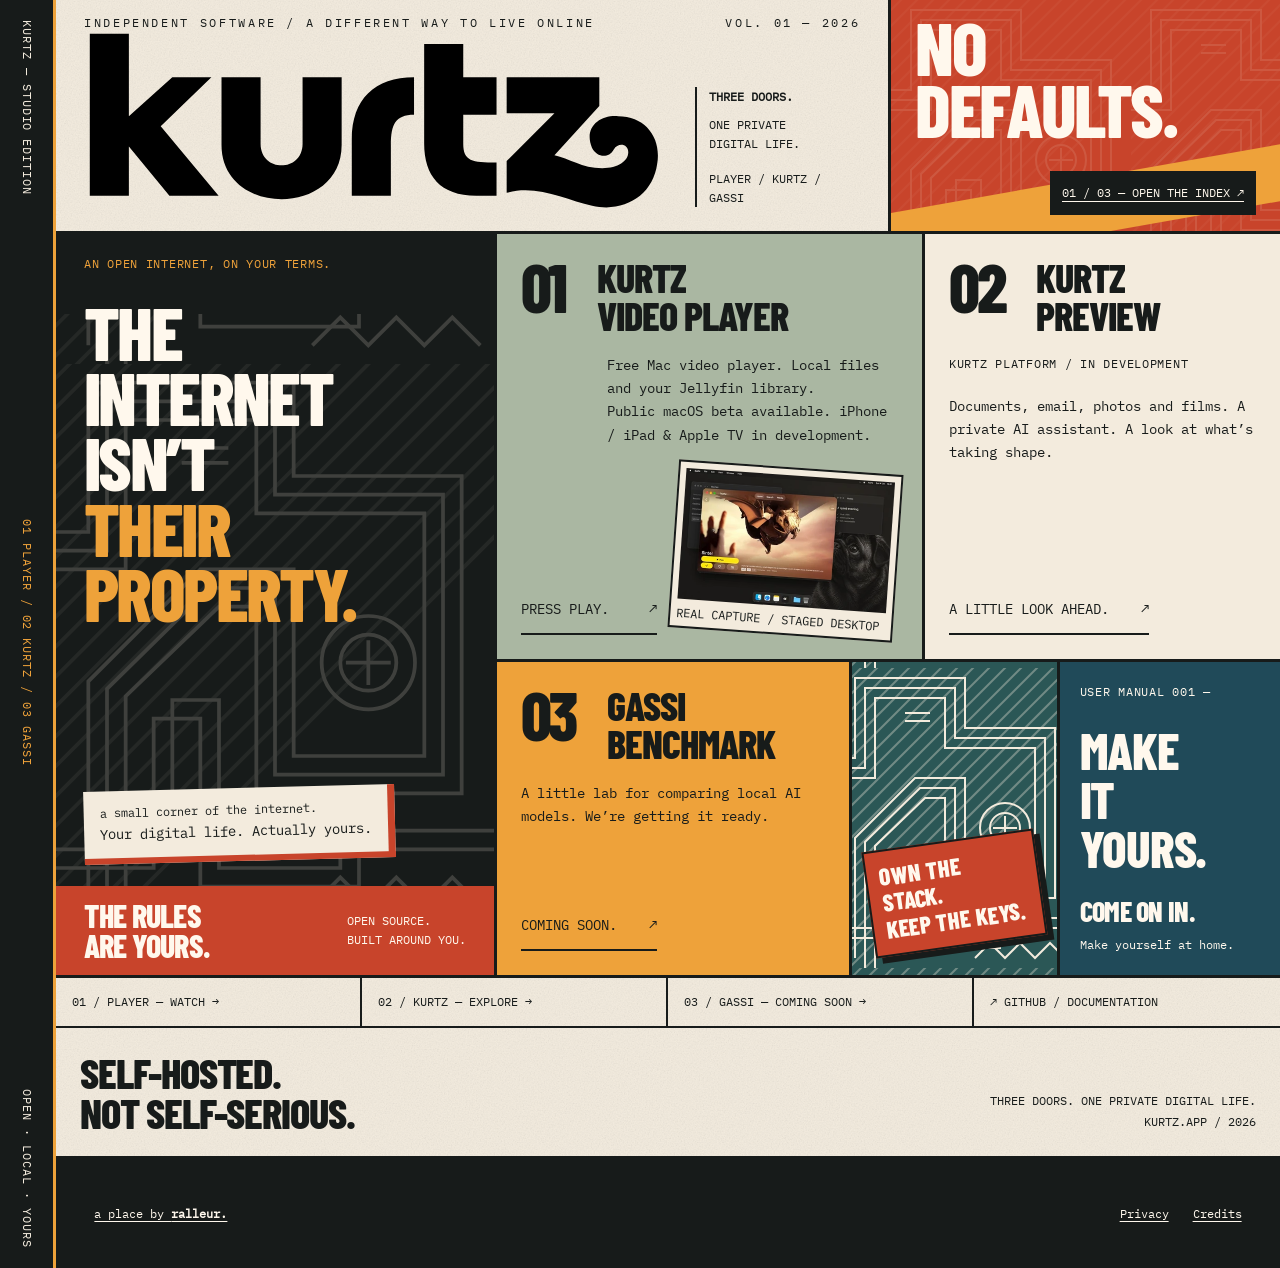
==== commit fc6c382c: "Improve search discovery for kurtz website (AI-assisted)" ====
--- a/docs/index.html
+++ b/docs/index.html
@@ -5,12 +5,39 @@
   <meta name="viewport" content="width=device-width, initial-scale=1">
   <meta name="color-scheme" content="light">
   <meta name="theme-color" content="#f3ebdd">
-  <title>kurtz — Come on in.</title>
-  <meta name="description" content="A place to press play, a peek at what's next, and a little lab for local AI. Come on in.">
+  <title>kurtz — Free Mac video player and private digital home</title>
+  <meta name="description" content="Free, open-source Mac video player for local files and Jellyfin. Explore the kurtz private digital-home preview, in development, and gassi, coming soon.">
   <link rel="icon" href="assets/kurtz-icon.png">
   <link rel="canonical" href="https://kurtz.app/">
   <script defer src="family.js"></script>
   <link rel="stylesheet" href="reference.css?v=20261028-editorial-v2">
+  <meta property="og:title" content="kurtz — Free Mac video player and private digital home">
+  <meta property="og:description" content="Free, open-source Mac video player for local files and Jellyfin. Explore the kurtz private digital-home preview, in development, and gassi, coming soon.">
+  <meta property="og:type" content="website">
+  <meta property="og:url" content="https://kurtz.app/">
+  <meta property="og:image" content="https://kurtz.app/assets/social-preview.png">
+  <meta name="twitter:card" content="summary_large_image">
+<script type="application/ld+json">
+{
+  "@context": "https://schema.org",
+  "@type": "CollectionPage",
+  "name": "kurtz",
+  "url": "https://kurtz.app/",
+  "description": "Free, open-source Mac video player for local files and Jellyfin. Explore the kurtz private digital-home preview, in development, and gassi, coming soon.",
+  "hasPart": [
+    {
+      "@type": "WebPage",
+      "name": "Free Mac video player for local files and Jellyfin",
+      "url": "https://kurtz.app/player/"
+    },
+    {
+      "@type": "WebPage",
+      "name": "kurtz platform development preview",
+      "url": "https://kurtz.app/preview/"
+    }
+  ]
+}
+</script>
 </head>
 <body class="index-page">
 <a class="skip" href="#main">Skip to content</a>
@@ -32,7 +59,7 @@
     </section>
     <article class="destination cinema">
       <div class="door-heading"><span class="door-number" aria-hidden="true">01</span><h2 id="player-name">kurtz <span>video player</span></h2></div>
-      <p class="door-description">Local files. Your Jellyfin library.<br>macOS available. iPhone / iPad &amp; Apple TV in development.</p>
+      <p class="door-description">Free Mac video player. Local files and your Jellyfin library.<br>Public macOS beta available. iPhone / iPad &amp; Apple TV in development.</p>
       <div class="cinema-proof"><a class="door-label" href="player/" aria-labelledby="player-name player-note"><p id="player-note">Press play. <span aria-hidden="true">↗</span></p></a>
       <figure class="index-capture"><img src="assets/desktop-library-384.webp" width="384" height="240" alt="Real kurtz Jellyfin library capture on a staged Mac desktop."><figcaption>REAL CAPTURE / STAGED DESKTOP</figcaption></figure></div>
     </article>
